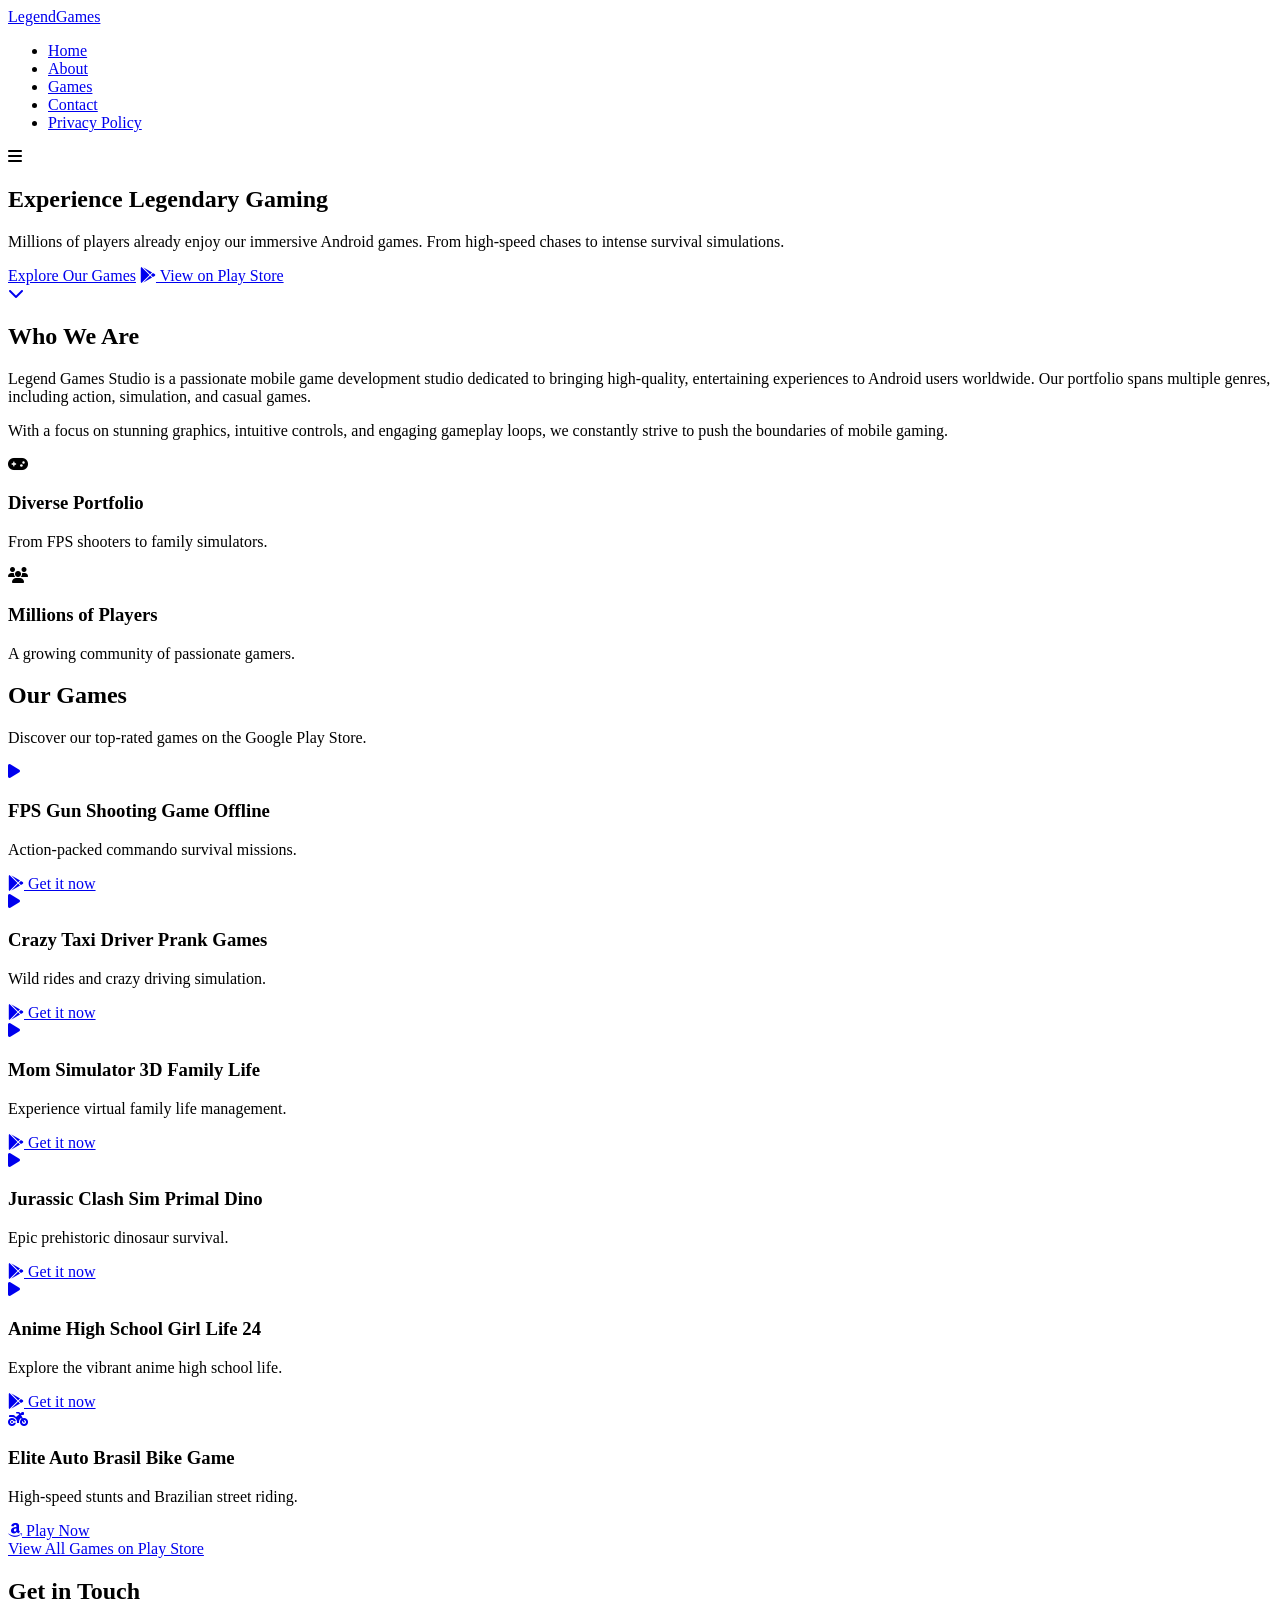
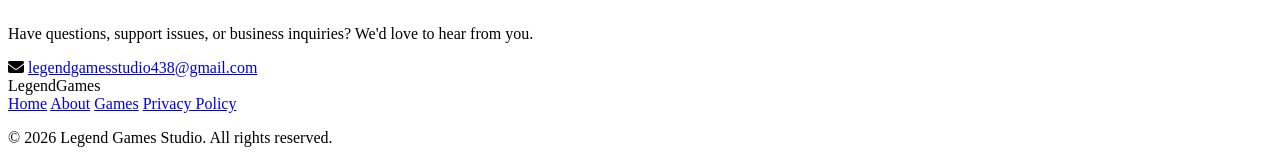
==== index.html @ a084546b "Add files via upload" ====
<!DOCTYPE html>
<html lang="en">
<head>
    <meta charset="UTF-8">
    <meta name="viewport" content="width=device-width, initial-scale=1.0">
    <title>Legend Games Studio | Premium Android Games</title>
    <meta name="description" content="Legend Games Studio creates immersive and exciting Android games for everyone. Play Mom Simulator, FPS Gun Shooting, Crazy Taxi, and more.">
    <!-- Google Fonts -->
    <link rel="preconnect" href="https://fonts.googleapis.com">
    <link rel="preconnect" href="https://fonts.gstatic.com" crossorigin>
    <link href="https://fonts.googleapis.com/css2?family=Outfit:wght@300;400;600;800&display=swap" rel="stylesheet">
    <!-- FontAwesome for Icons -->
    <link rel="stylesheet" href="https://cdnjs.cloudflare.com/ajax/libs/font-awesome/6.4.0/css/all.min.css">
    <!-- Custom CSS -->
    <link rel="stylesheet" href="css/style.css">
</head>
<body>

    <!-- Navigation -->
    <header class="navbar">
        <div class="container nav-content">
            <a href="#" class="logo">
                <span class="logo-text">Legend<span class="highlight">Games</span></span>
            </a>
            <ul class="nav-links">
                <li><a href="#home">Home</a></li>
                <li><a href="#about">About</a></li>
                <li><a href="#games">Games</a></li>
                <li><a href="#contact">Contact</a></li>
                <li><a href="privacy-policy.html" class="nav-btn">Privacy Policy</a></li>
            </ul>
            <div class="mobile-menu-btn">
                <i class="fas fa-bars"></i>
            </div>
        </div>
    </header>

    <!-- Hero Section -->
    <section id="home" class="hero">
        <div class="hero-bg"></div>
        <div class="container hero-content">
            <h1 class="hero-title">Experience <span class="highlight">Legendary</span> Gaming</h1>
            <p class="hero-subtitle">Millions of players already enjoy our immersive Android games. From high-speed chases to intense survival simulations.</p>
            <div class="hero-buttons">
                <a href="#games" class="btn btn-primary">Explore Our Games</a>
                <a href="https://play.google.com/store/apps/developer?id=legend+games+studio" target="_blank" class="btn btn-secondary">
                    <i class="fab fa-google-play"></i> View on Play Store
                </a>
            </div>
        </div>
        <div class="hero-scroll-indicator">
            <a href="#about"><i class="fas fa-chevron-down"></i></a>
        </div>
    </section>

    <!-- About Section -->
    <section id="about" class="about section">
        <div class="container">
            <div class="section-header">
                <h2 class="section-title">Who <span class="highlight">We Are</span></h2>
                <div class="section-line"></div>
            </div>
            <div class="about-grid">
                <div class="about-text">
                    <p>Legend Games Studio is a passionate mobile game development studio dedicated to bringing high-quality, entertaining experiences to Android users worldwide. Our portfolio spans multiple genres, including action, simulation, and casual games.</p>
                    <p>With a focus on stunning graphics, intuitive controls, and engaging gameplay loops, we constantly strive to push the boundaries of mobile gaming.</p>
                </div>
                <div class="about-features">
                    <div class="feature-card">
                        <i class="fas fa-gamepad feature-icon"></i>
                        <h3>Diverse Portfolio</h3>
                        <p>From FPS shooters to family simulators.</p>
                    </div>
                    <div class="feature-card">
                        <i class="fas fa-users feature-icon"></i>
                        <h3>Millions of Players</h3>
                        <p>A growing community of passionate gamers.</p>
                    </div>
                </div>
            </div>
        </div>
    </section>

    <!-- Games Portfolio Section -->
    <section id="games" class="games section">
        <div class="container">
            <div class="section-header">
                <h2 class="section-title">Our <span class="highlight">Games</span></h2>
                <div class="section-line"></div>
                <p class="section-desc">Discover our top-rated games on the Google Play Store.</p>
            </div>
            
            <div class="games-grid">
                <!-- Game 1 -->
                <div class="game-card">
                    <div class="game-img-wrapper game-1">
                        <div class="game-overlay">
                            <a href="https://play.google.com/store/apps/details?id=com.lgs.fpscommando.gunshooting.mission.strike.game" target="_blank" class="play-btn"><i class="fas fa-play"></i></a>
                        </div>
                    </div>
                    <div class="game-info">
                        <h3>FPS Gun Shooting Game Offline</h3>
                        <p>Action-packed commando survival missions.</p>
                        <a href="https://play.google.com/store/apps/details?id=com.lgs.fpscommando.gunshooting.mission.strike.game" target="_blank" class="store-link"><i class="fab fa-google-play"></i> Get it now</a>
                    </div>
                </div>

                <!-- Game 2 -->
                <div class="game-card">
                    <div class="game-img-wrapper game-2">
                        <div class="game-overlay">
                            <a href="https://play.google.com/store/apps/details?id=com.lgs.crazy.taxi.driver.prank.sim.games" target="_blank" class="play-btn"><i class="fas fa-play"></i></a>
                        </div>
                    </div>
                    <div class="game-info">
                        <h3>Crazy Taxi Driver Prank Games</h3>
                        <p>Wild rides and crazy driving simulation.</p>
                        <a href="https://play.google.com/store/apps/details?id=com.lgs.crazy.taxi.driver.prank.sim.games" target="_blank" class="store-link"><i class="fab fa-google-play"></i> Get it now</a>
                    </div>
                </div>

                <!-- Game 3 -->
                <div class="game-card">
                    <div class="game-img-wrapper game-3">
                        <div class="game-overlay">
                            <a href="https://play.google.com/store/apps/details?id=com.lgs.mother.simulator.virtual.family.mom.games" target="_blank" class="play-btn"><i class="fas fa-play"></i></a>
                        </div>
                    </div>
                    <div class="game-info">
                        <h3>Mom Simulator 3D Family Life</h3>
                        <p>Experience virtual family life management.</p>
                        <a href="https://play.google.com/store/apps/details?id=com.lgs.mother.simulator.virtual.family.mom.games" target="_blank" class="store-link"><i class="fab fa-google-play"></i> Get it now</a>
                    </div>
                </div>

                <!-- Game 4 -->
                <div class="game-card">
                    <div class="game-img-wrapper game-4">
                        <div class="game-overlay">
                            <a href="https://play.google.com/store/apps/details?id=com.lgs.dino.clash.survival.sim.games" target="_blank" class="play-btn"><i class="fas fa-play"></i></a>
                        </div>
                    </div>
                    <div class="game-info">
                        <h3>Jurassic Clash Sim Primal Dino</h3>
                        <p>Epic prehistoric dinosaur survival.</p>
                        <a href="https://play.google.com/store/apps/details?id=com.lgs.dino.clash.survival.sim.games" target="_blank" class="store-link"><i class="fab fa-google-play"></i> Get it now</a>
                    </div>
                </div>

                <!-- Game 5 -->
                <div class="game-card">
                    <div class="game-img-wrapper game-5">
                        <div class="game-overlay">
                            <a href="https://play.google.com/store/apps/details?id=com.lgs.anime.highschool.girl.dating.simulator.love.games" target="_blank" class="play-btn"><i class="fas fa-play"></i></a>
                        </div>
                    </div>
                    <div class="game-info">
                        <h3>Anime High School Girl Life 24</h3>
                        <p>Explore the vibrant anime high school life.</p>
                        <a href="https://play.google.com/store/apps/details?id=com.lgs.anime.highschool.girl.dating.simulator.love.games" target="_blank" class="store-link"><i class="fab fa-google-play"></i> Get it now</a>
                    </div>
                </div>

                <!-- Game 6 (UAC Landing Page) -->
                <div class="game-card">
                    <div class="game-img-wrapper game-6">
                        <div class="game-overlay">
                            <a href="elite-auto-brasil.html" class="play-btn"><i class="fas fa-motorcycle"></i></a>
                        </div>
                    </div>
                    <div class="game-info">
                        <h3>Elite Auto Brasil Bike Game</h3>
                        <p>High-speed stunts and Brazilian street riding.</p>
                        <a href="elite-auto-brasil.html" class="store-link"><i class="fab fa-amazon"></i> Play Now</a>
                    </div>
                </div>
            </div>
            
            <div class="view-all-container">
                <a href="https://play.google.com/store/apps/developer?id=legend+games+studio" target="_blank" class="btn btn-outline">View All Games on Play Store</a>
            </div>
        </div>
    </section>

    <!-- Contact Section -->
    <section id="contact" class="contact section">
        <div class="container">
            <div class="contact-card">
                <div class="contact-info">
                    <h2>Get in <span class="highlight">Touch</span></h2>
                    <p>Have questions, support issues, or business inquiries? We'd love to hear from you.</p>
                    <div class="contact-details">
                        <div class="contact-item">
                            <i class="fas fa-envelope"></i>
                            <a href="mailto:legendgamesstudio438@gmail.com">legendgamesstudio438@gmail.com</a>
                        </div>
                    </div>
                </div>
            </div>
        </div>
    </section>

    <!-- Footer -->
    <footer>
        <div class="container footer-content">
            <div class="footer-logo">
                <span class="logo-text">Legend<span class="highlight">Games</span></span>
            </div>
            <div class="footer-links">
                <a href="#home">Home</a>
                <a href="#about">About</a>
                <a href="#games">Games</a>
                <a href="privacy-policy.html">Privacy Policy</a>
            </div>
            <p class="copyright">&copy; 2026 Legend Games Studio. All rights reserved.</p>
        </div>
    </footer>

    <script src="js/script.js"></script>
</body>
</html>
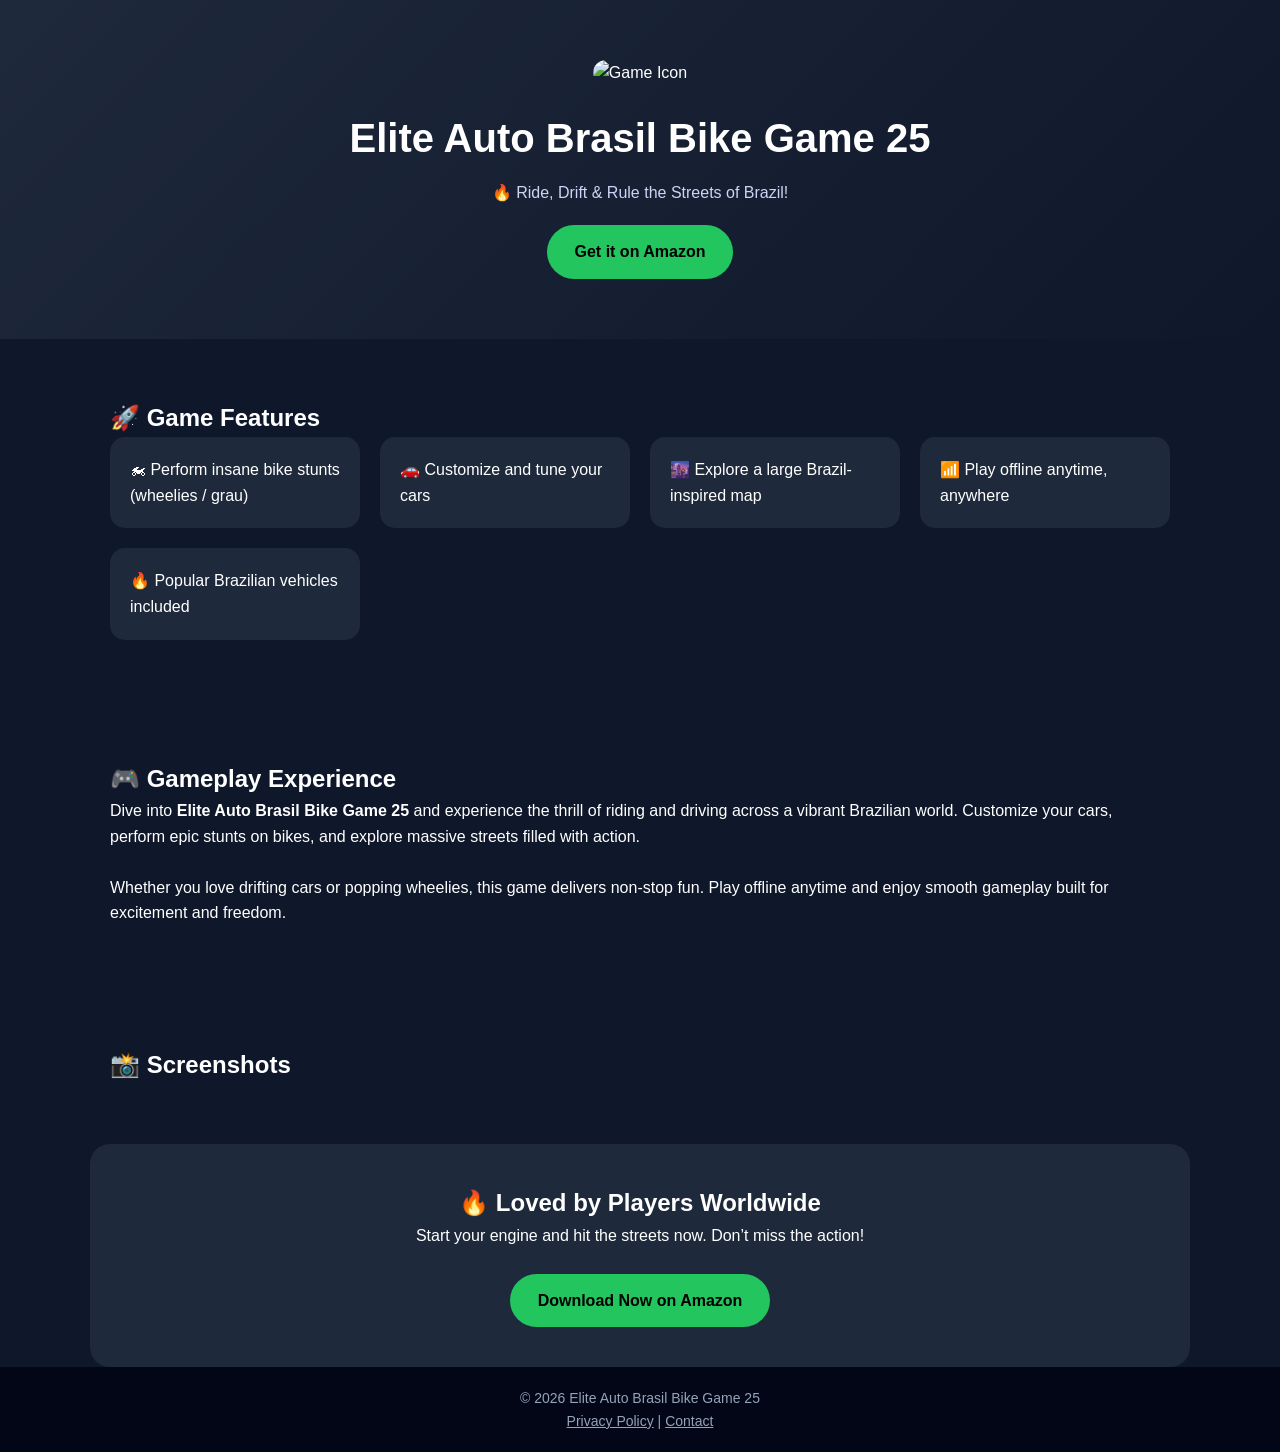
==== commit 6f9cd91a: "Create index.html" ====
--- a/index.html
+++ b/index.html
@@ -1,221 +1,176 @@
 <!DOCTYPE html>
 <html lang="en">
 <head>
-    <meta charset="UTF-8">
-    <meta name="viewport" content="width=device-width, initial-scale=1.0">
-    <title>Legend Games Studio | Premium Android Games</title>
-    <meta name="description" content="Legend Games Studio creates immersive and exciting Android games for everyone. Play Mom Simulator, FPS Gun Shooting, Crazy Taxi, and more.">
-    <!-- Google Fonts -->
-    <link rel="preconnect" href="https://fonts.googleapis.com">
-    <link rel="preconnect" href="https://fonts.gstatic.com" crossorigin>
-    <link href="https://fonts.googleapis.com/css2?family=Outfit:wght@300;400;600;800&display=swap" rel="stylesheet">
-    <!-- FontAwesome for Icons -->
-    <link rel="stylesheet" href="https://cdnjs.cloudflare.com/ajax/libs/font-awesome/6.4.0/css/all.min.css">
-    <!-- Custom CSS -->
-    <link rel="stylesheet" href="css/style.css">
+  <meta charset="UTF-8">
+  <meta name="viewport" content="width=device-width, initial-scale=1.0">
+  <title>Elite Auto Brasil Bike Game 25</title>
+  <meta name="description" content="Explore the ultimate Brazil driving experience with bikes and cars. Tune vehicles, perform stunts, and enjoy offline gameplay!">
+  
+  <style>
+    * {
+      margin: 0;
+      padding: 0;
+      box-sizing: border-box;
+      font-family: Arial, sans-serif;
+    }
+
+    body {
+      background: #0f172a;
+      color: #fff;
+      line-height: 1.6;
+    }
+
+    header {
+      padding: 60px 20px;
+      text-align: center;
+      background: linear-gradient(135deg, #1e293b, #0f172a);
+    }
+
+    header img {
+      width: 140px;
+      border-radius: 20px;
+      margin-bottom: 20px;
+    }
+
+    h1 {
+      font-size: 2.5rem;
+      margin-bottom: 10px;
+    }
+
+    .tagline {
+      color: #cbd5f5;
+      margin-bottom: 20px;
+    }
+
+    .btn {
+      display: inline-block;
+      padding: 14px 28px;
+      background: #22c55e;
+      color: #000;
+      border-radius: 30px;
+      text-decoration: none;
+      font-weight: bold;
+      transition: 0.3s;
+    }
+
+    .btn:hover {
+      background: #16a34a;
+      transform: scale(1.05);
+    }
+
+    section {
+      padding: 60px 20px;
+      max-width: 1100px;
+      margin: auto;
+    }
+
+    .features {
+      display: grid;
+      grid-template-columns: repeat(auto-fit, minmax(220px, 1fr));
+      gap: 20px;
+    }
+
+    .card {
+      background: #1e293b;
+      padding: 20px;
+      border-radius: 15px;
+      transition: 0.3s;
+    }
+
+    .card:hover {
+      transform: translateY(-5px);
+    }
+
+    .screenshots {
+      display: grid;
+      grid-template-columns: repeat(auto-fit, minmax(250px, 1fr));
+      gap: 15px;
+    }
+
+    .screenshots img {
+      width: 100%;
+      border-radius: 10px;
+    }
+
+    .cta {
+      text-align: center;
+      background: #1e293b;
+      border-radius: 20px;
+      padding: 40px;
+    }
+
+    footer {
+      text-align: center;
+      padding: 20px;
+      background: #020617;
+      font-size: 14px;
+      color: #94a3b8;
+    }
+
+    html {
+      scroll-behavior: smooth;
+    }
+  </style>
 </head>
+
 <body>
 
-    <!-- Navigation -->
-    <header class="navbar">
-        <div class="container nav-content">
-            <a href="#" class="logo">
-                <span class="logo-text">Legend<span class="highlight">Games</span></span>
-            </a>
-            <ul class="nav-links">
-                <li><a href="#home">Home</a></li>
-                <li><a href="#about">About</a></li>
-                <li><a href="#games">Games</a></li>
-                <li><a href="#contact">Contact</a></li>
-                <li><a href="privacy-policy.html" class="nav-btn">Privacy Policy</a></li>
-            </ul>
-            <div class="mobile-menu-btn">
-                <i class="fas fa-bars"></i>
-            </div>
-        </div>
-    </header>
+<header>
+  <img src="https://m.media-amazon.com/images/I/81p8m8dkRAL.png" alt="Game Icon">
+  <h1>Elite Auto Brasil Bike Game 25</h1>
+  <p class="tagline">🔥 Ride, Drift & Rule the Streets of Brazil!</p>
+  <a href="https://www.amazon.com/Elite-Auto-Brasil-Bike-Game/dp/B0FXBCXQ62/ref=sr_1_1" target="_blank" class="btn">Get it on Amazon</a>
+</header>
 
-    <!-- Hero Section -->
-    <section id="home" class="hero">
-        <div class="hero-bg"></div>
-        <div class="container hero-content">
-            <h1 class="hero-title">Experience <span class="highlight">Legendary</span> Gaming</h1>
-            <p class="hero-subtitle">Millions of players already enjoy our immersive Android games. From high-speed chases to intense survival simulations.</p>
-            <div class="hero-buttons">
-                <a href="#games" class="btn btn-primary">Explore Our Games</a>
-                <a href="https://play.google.com/store/apps/developer?id=legend+games+studio" target="_blank" class="btn btn-secondary">
-                    <i class="fab fa-google-play"></i> View on Play Store
-                </a>
-            </div>
-        </div>
-        <div class="hero-scroll-indicator">
-            <a href="#about"><i class="fas fa-chevron-down"></i></a>
-        </div>
-    </section>
+<section>
+  <h2>🚀 Game Features</h2>
+  <div class="features">
+    <div class="card">🏍 Perform insane bike stunts (wheelies / grau)</div>
+    <div class="card">🚗 Customize and tune your cars</div>
+    <div class="card">🌆 Explore a large Brazil-inspired map</div>
+    <div class="card">📶 Play offline anytime, anywhere</div>
+    <div class="card">🔥 Popular Brazilian vehicles included</div>
+  </div>
+</section>
 
-    <!-- About Section -->
-    <section id="about" class="about section">
-        <div class="container">
-            <div class="section-header">
-                <h2 class="section-title">Who <span class="highlight">We Are</span></h2>
-                <div class="section-line"></div>
-            </div>
-            <div class="about-grid">
-                <div class="about-text">
-                    <p>Legend Games Studio is a passionate mobile game development studio dedicated to bringing high-quality, entertaining experiences to Android users worldwide. Our portfolio spans multiple genres, including action, simulation, and casual games.</p>
-                    <p>With a focus on stunning graphics, intuitive controls, and engaging gameplay loops, we constantly strive to push the boundaries of mobile gaming.</p>
-                </div>
-                <div class="about-features">
-                    <div class="feature-card">
-                        <i class="fas fa-gamepad feature-icon"></i>
-                        <h3>Diverse Portfolio</h3>
-                        <p>From FPS shooters to family simulators.</p>
-                    </div>
-                    <div class="feature-card">
-                        <i class="fas fa-users feature-icon"></i>
-                        <h3>Millions of Players</h3>
-                        <p>A growing community of passionate gamers.</p>
-                    </div>
-                </div>
-            </div>
-        </div>
-    </section>
+<section>
+  <h2>🎮 Gameplay Experience</h2>
+  <p>
+    Dive into <strong>Elite Auto Brasil Bike Game 25</strong> and experience the thrill of riding and driving across a vibrant Brazilian world.
+    Customize your cars, perform epic stunts on bikes, and explore massive streets filled with action.
+  </p>
+  <br>
+  <p>
+    Whether you love drifting cars or popping wheelies, this game delivers non-stop fun.
+    Play offline anytime and enjoy smooth gameplay built for excitement and freedom.
+  </p>
+</section>
 
-    <!-- Games Portfolio Section -->
-    <section id="games" class="games section">
-        <div class="container">
-            <div class="section-header">
-                <h2 class="section-title">Our <span class="highlight">Games</span></h2>
-                <div class="section-line"></div>
-                <p class="section-desc">Discover our top-rated games on the Google Play Store.</p>
-            </div>
-            
-            <div class="games-grid">
-                <!-- Game 1 -->
-                <div class="game-card">
-                    <div class="game-img-wrapper game-1">
-                        <div class="game-overlay">
-                            <a href="https://play.google.com/store/apps/details?id=com.lgs.fpscommando.gunshooting.mission.strike.game" target="_blank" class="play-btn"><i class="fas fa-play"></i></a>
-                        </div>
-                    </div>
-                    <div class="game-info">
-                        <h3>FPS Gun Shooting Game Offline</h3>
-                        <p>Action-packed commando survival missions.</p>
-                        <a href="https://play.google.com/store/apps/details?id=com.lgs.fpscommando.gunshooting.mission.strike.game" target="_blank" class="store-link"><i class="fab fa-google-play"></i> Get it now</a>
-                    </div>
-                </div>
+<section>
+  <h2>📸 Screenshots</h2>
+  <div class="screenshots">
+    <img src="https://via.placeholder.com/400x250" alt="">
+    <img src="https://via.placeholder.com/400x250" alt="">
+    <img src="https://via.placeholder.com/400x250" alt="">
+  </div>
+</section>
 
-                <!-- Game 2 -->
-                <div class="game-card">
-                    <div class="game-img-wrapper game-2">
-                        <div class="game-overlay">
-                            <a href="https://play.google.com/store/apps/details?id=com.lgs.crazy.taxi.driver.prank.sim.games" target="_blank" class="play-btn"><i class="fas fa-play"></i></a>
-                        </div>
-                    </div>
-                    <div class="game-info">
-                        <h3>Crazy Taxi Driver Prank Games</h3>
-                        <p>Wild rides and crazy driving simulation.</p>
-                        <a href="https://play.google.com/store/apps/details?id=com.lgs.crazy.taxi.driver.prank.sim.games" target="_blank" class="store-link"><i class="fab fa-google-play"></i> Get it now</a>
-                    </div>
-                </div>
+<section class="cta">
+  <h2>🔥 Loved by Players Worldwide</h2>
+  <p>Start your engine and hit the streets now. Don’t miss the action!</p>
+  <br>
+  <a href="https://www.amazon.com/Elite-Auto-Brasil-Bike-Game/dp/B0FXBCXQ62/ref=sr_1_1" target="_blank" class="btn">
+    Download Now on Amazon
+  </a>
+</section>
 
-                <!-- Game 3 -->
-                <div class="game-card">
-                    <div class="game-img-wrapper game-3">
-                        <div class="game-overlay">
-                            <a href="https://play.google.com/store/apps/details?id=com.lgs.mother.simulator.virtual.family.mom.games" target="_blank" class="play-btn"><i class="fas fa-play"></i></a>
-                        </div>
-                    </div>
-                    <div class="game-info">
-                        <h3>Mom Simulator 3D Family Life</h3>
-                        <p>Experience virtual family life management.</p>
-                        <a href="https://play.google.com/store/apps/details?id=com.lgs.mother.simulator.virtual.family.mom.games" target="_blank" class="store-link"><i class="fab fa-google-play"></i> Get it now</a>
-                    </div>
-                </div>
+<footer>
+  <p>© 2026 Elite Auto Brasil Bike Game 25</p>
+  <p>
+    <a href="#" style="color:#94a3b8;">Privacy Policy</a> |
+    <a href="#" style="color:#94a3b8;">Contact</a>
+  </p>
+</footer>
 
-                <!-- Game 4 -->
-                <div class="game-card">
-                    <div class="game-img-wrapper game-4">
-                        <div class="game-overlay">
-                            <a href="https://play.google.com/store/apps/details?id=com.lgs.dino.clash.survival.sim.games" target="_blank" class="play-btn"><i class="fas fa-play"></i></a>
-                        </div>
-                    </div>
-                    <div class="game-info">
-                        <h3>Jurassic Clash Sim Primal Dino</h3>
-                        <p>Epic prehistoric dinosaur survival.</p>
-                        <a href="https://play.google.com/store/apps/details?id=com.lgs.dino.clash.survival.sim.games" target="_blank" class="store-link"><i class="fab fa-google-play"></i> Get it now</a>
-                    </div>
-                </div>
-
-                <!-- Game 5 -->
-                <div class="game-card">
-                    <div class="game-img-wrapper game-5">
-                        <div class="game-overlay">
-                            <a href="https://play.google.com/store/apps/details?id=com.lgs.anime.highschool.girl.dating.simulator.love.games" target="_blank" class="play-btn"><i class="fas fa-play"></i></a>
-                        </div>
-                    </div>
-                    <div class="game-info">
-                        <h3>Anime High School Girl Life 24</h3>
-                        <p>Explore the vibrant anime high school life.</p>
-                        <a href="https://play.google.com/store/apps/details?id=com.lgs.anime.highschool.girl.dating.simulator.love.games" target="_blank" class="store-link"><i class="fab fa-google-play"></i> Get it now</a>
-                    </div>
-                </div>
-
-                <!-- Game 6 (UAC Landing Page) -->
-                <div class="game-card">
-                    <div class="game-img-wrapper game-6">
-                        <div class="game-overlay">
-                            <a href="elite-auto-brasil.html" class="play-btn"><i class="fas fa-motorcycle"></i></a>
-                        </div>
-                    </div>
-                    <div class="game-info">
-                        <h3>Elite Auto Brasil Bike Game</h3>
-                        <p>High-speed stunts and Brazilian street riding.</p>
-                        <a href="elite-auto-brasil.html" class="store-link"><i class="fab fa-amazon"></i> Play Now</a>
-                    </div>
-                </div>
-            </div>
-            
-            <div class="view-all-container">
-                <a href="https://play.google.com/store/apps/developer?id=legend+games+studio" target="_blank" class="btn btn-outline">View All Games on Play Store</a>
-            </div>
-        </div>
-    </section>
-
-    <!-- Contact Section -->
-    <section id="contact" class="contact section">
-        <div class="container">
-            <div class="contact-card">
-                <div class="contact-info">
-                    <h2>Get in <span class="highlight">Touch</span></h2>
-                    <p>Have questions, support issues, or business inquiries? We'd love to hear from you.</p>
-                    <div class="contact-details">
-                        <div class="contact-item">
-                            <i class="fas fa-envelope"></i>
-                            <a href="mailto:legendgamesstudio438@gmail.com">legendgamesstudio438@gmail.com</a>
-                        </div>
-                    </div>
-                </div>
-            </div>
-        </div>
-    </section>
-
-    <!-- Footer -->
-    <footer>
-        <div class="container footer-content">
-            <div class="footer-logo">
-                <span class="logo-text">Legend<span class="highlight">Games</span></span>
-            </div>
-            <div class="footer-links">
-                <a href="#home">Home</a>
-                <a href="#about">About</a>
-                <a href="#games">Games</a>
-                <a href="privacy-policy.html">Privacy Policy</a>
-            </div>
-            <p class="copyright">&copy; 2026 Legend Games Studio. All rights reserved.</p>
-        </div>
-    </footer>
-
-    <script src="js/script.js"></script>
 </body>
 </html>
